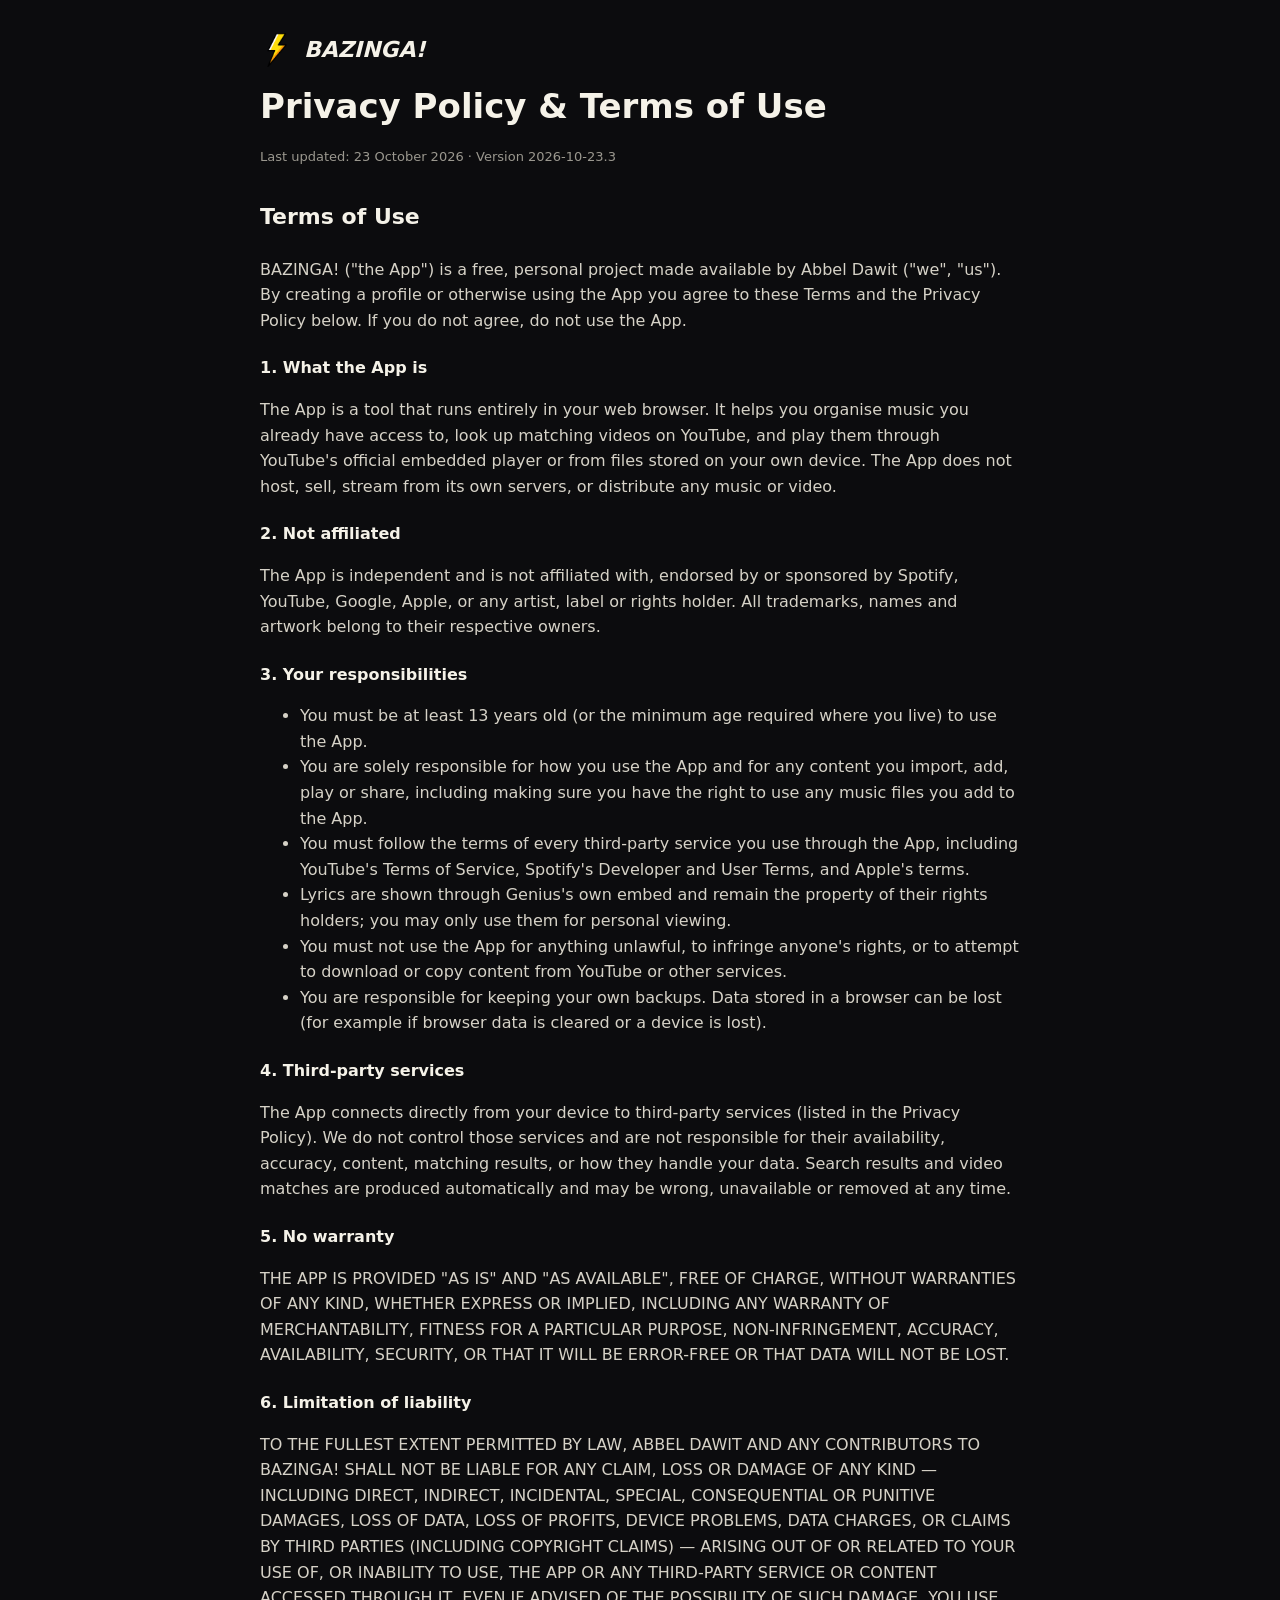
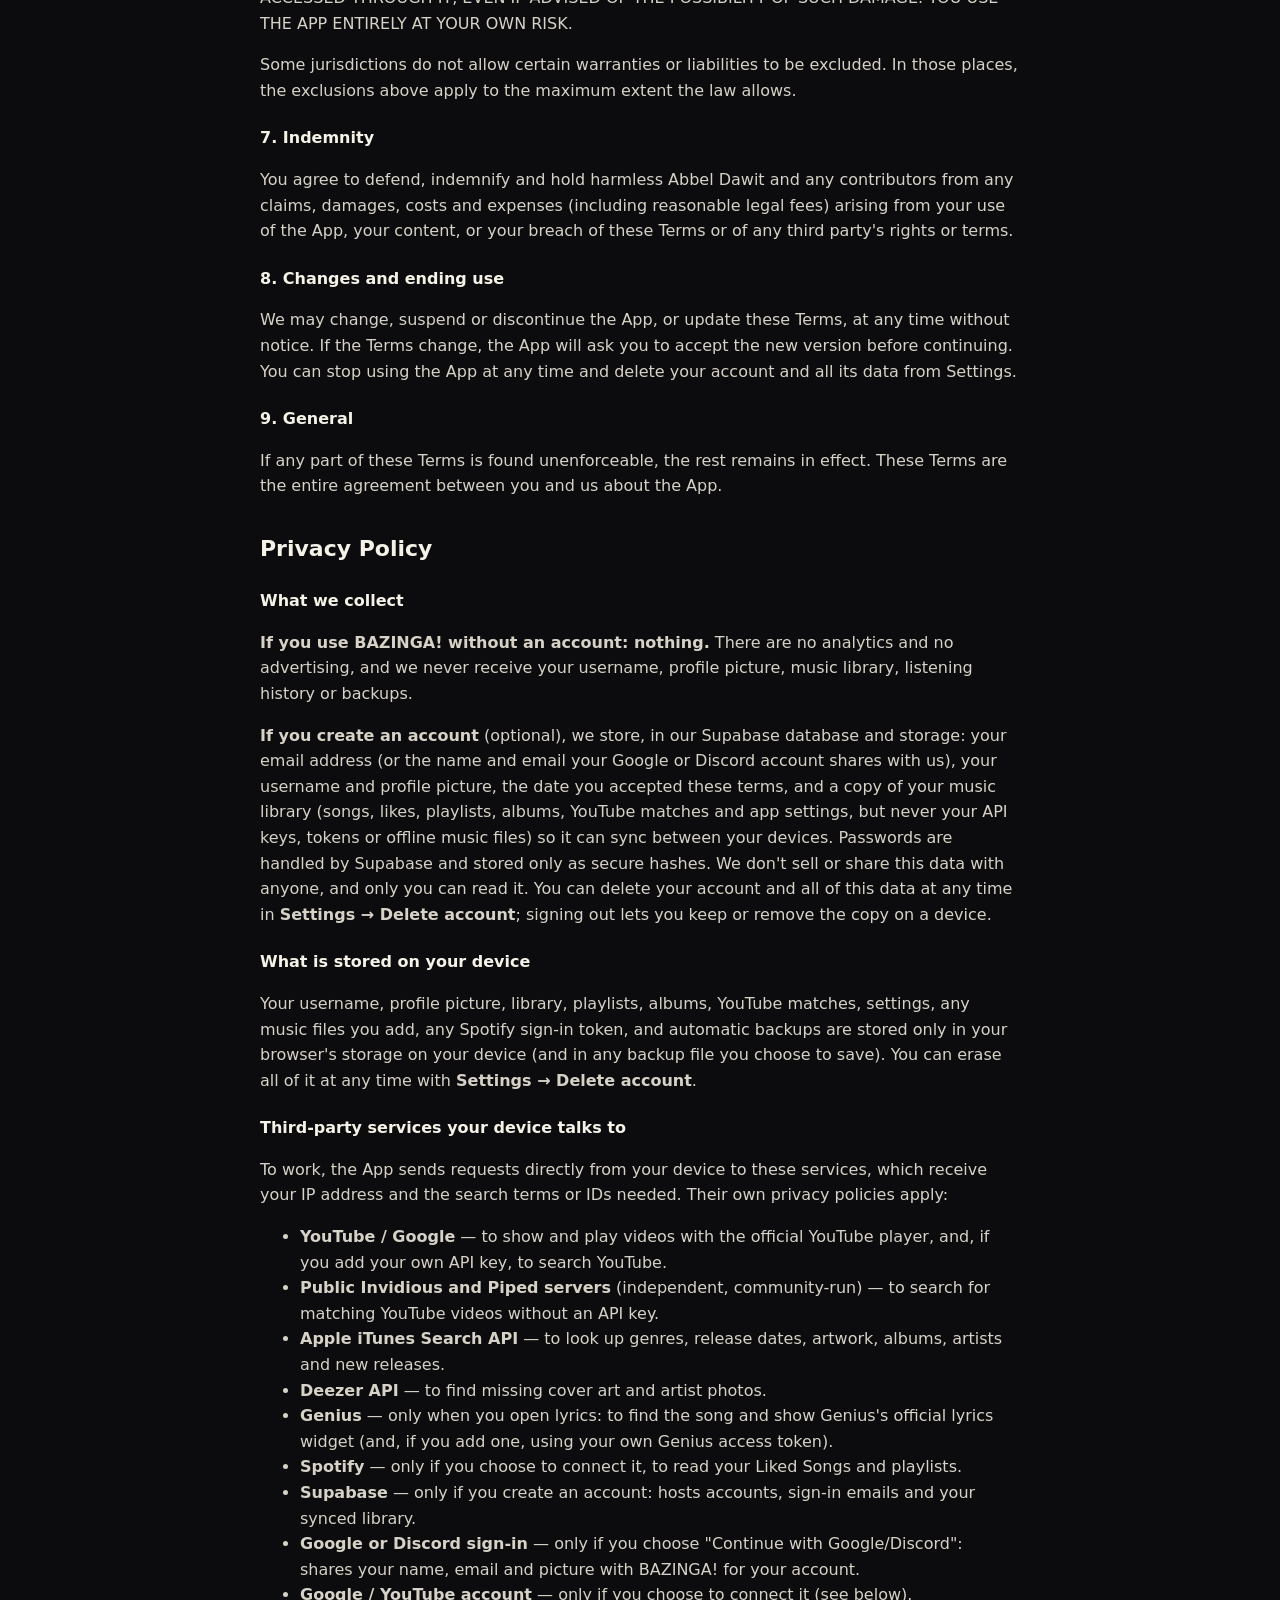
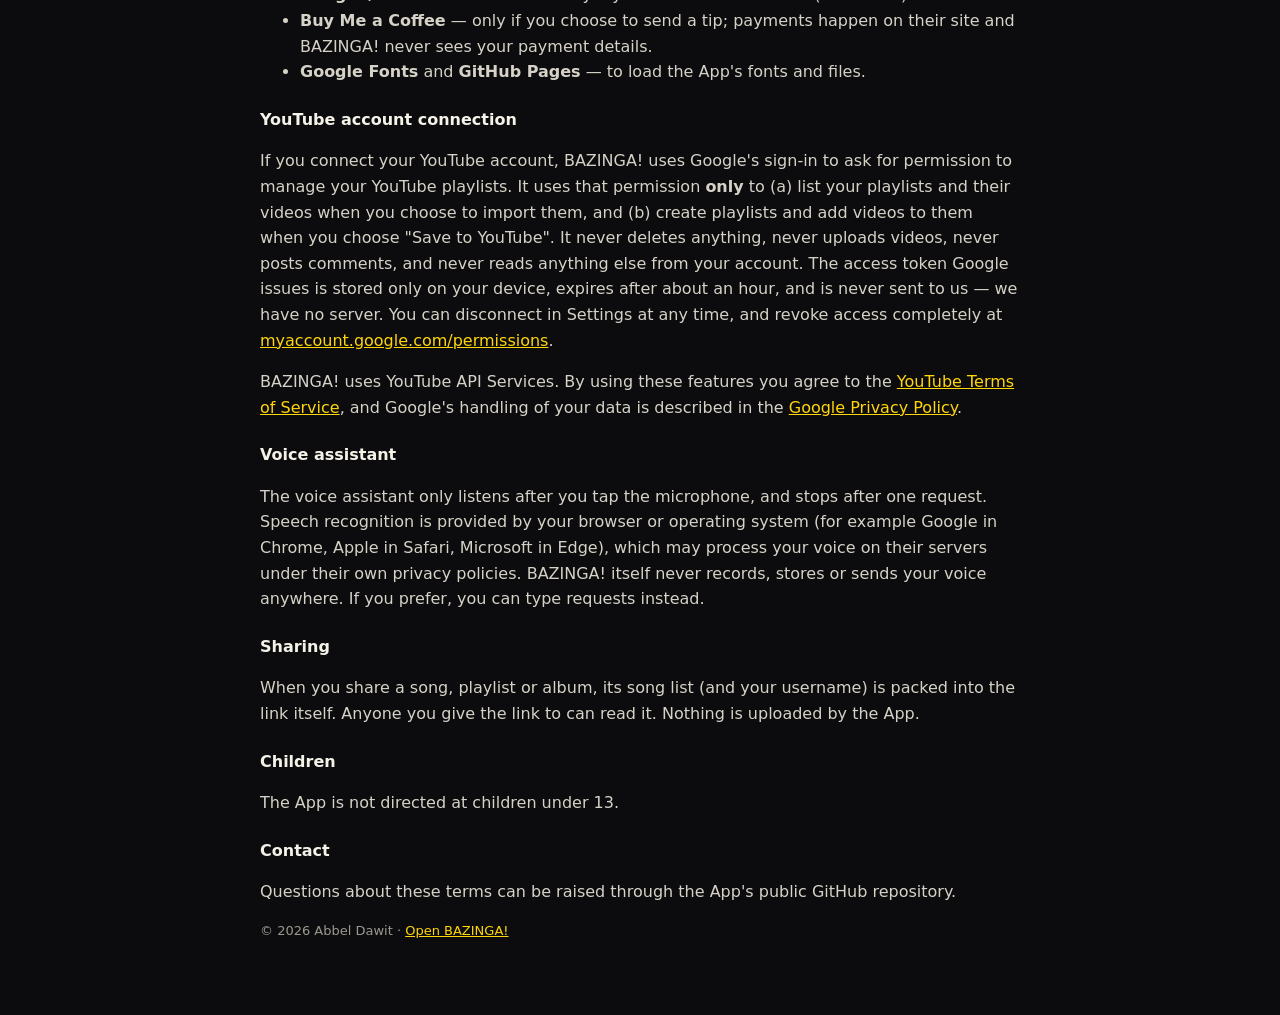
==== privacy.html @ 6722a128 "Version 1.4.1 10/29/2026" ====
<!doctype html><html lang="en"><head><meta charset="utf-8"><meta name="viewport" content="width=device-width,initial-scale=1">
<title>BAZINGA! - Privacy Policy & Terms</title><link rel="icon" href="favicon.ico"><style>
body{margin:0;background:#0c0c0e;color:#f5f2e8;font:16px/1.6 system-ui,-apple-system,Segoe UI,Roboto,sans-serif}main{max-width:760px;margin:0 auto;padding:32px 20px 60px}
a{color:#ffd60a}h1{font-size:34px;margin:12px 0}h3{margin-top:32px;font-size:22px}h4{margin:22px 0 4px}p,li{color:#d6d2c7}.tiny{font-size:13px}.muted{color:#9b988f}
.top{display:flex;align-items:center;gap:10px;text-decoration:none;color:#f5f2e8;font-weight:800;font-style:italic;font-size:22px}.top img{width:34px}</style></head>
<body><main><a class="top" href="./"><img src="icons/icon-192.png" alt="">BAZINGA!</a><h1>Privacy Policy &amp; Terms of Use</h1>
<p class="tiny muted">Last updated: 23 October 2026 · Version 2026-10-23.3</p>

<h3>Terms of Use</h3>
<p>BAZINGA! ("the App") is a free, personal project made available by Abbel Dawit ("we", "us"). By creating a profile or otherwise using the App you agree to these Terms and the Privacy Policy below. If you do not agree, do not use the App.</p>

<h4>1. What the App is</h4>
<p>The App is a tool that runs entirely in your web browser. It helps you organise music you already have access to, look up matching videos on YouTube, and play them through YouTube's official embedded player or from files stored on your own device. The App does not host, sell, stream from its own servers, or distribute any music or video.</p>

<h4>2. Not affiliated</h4>
<p>The App is independent and is not affiliated with, endorsed by or sponsored by Spotify, YouTube, Google, Apple, or any artist, label or rights holder. All trademarks, names and artwork belong to their respective owners.</p>

<h4>3. Your responsibilities</h4>
<ul>
<li>You must be at least 13 years old (or the minimum age required where you live) to use the App.</li>
<li>You are solely responsible for how you use the App and for any content you import, add, play or share, including making sure you have the right to use any music files you add to the App.</li>
<li>You must follow the terms of every third-party service you use through the App, including YouTube's Terms of Service, Spotify's Developer and User Terms, and Apple's terms.</li>
<li>Lyrics are shown through Genius's own embed and remain the property of their rights holders; you may only use them for personal viewing.</li>
<li>You must not use the App for anything unlawful, to infringe anyone's rights, or to attempt to download or copy content from YouTube or other services.</li>
<li>You are responsible for keeping your own backups. Data stored in a browser can be lost (for example if browser data is cleared or a device is lost).</li>
</ul>

<h4>4. Third-party services</h4>
<p>The App connects directly from your device to third-party services (listed in the Privacy Policy). We do not control those services and are not responsible for their availability, accuracy, content, matching results, or how they handle your data. Search results and video matches are produced automatically and may be wrong, unavailable or removed at any time.</p>

<h4>5. No warranty</h4>
<p>THE APP IS PROVIDED "AS IS" AND "AS AVAILABLE", FREE OF CHARGE, WITHOUT WARRANTIES OF ANY KIND, WHETHER EXPRESS OR IMPLIED, INCLUDING ANY WARRANTY OF MERCHANTABILITY, FITNESS FOR A PARTICULAR PURPOSE, NON-INFRINGEMENT, ACCURACY, AVAILABILITY, SECURITY, OR THAT IT WILL BE ERROR-FREE OR THAT DATA WILL NOT BE LOST.</p>

<h4>6. Limitation of liability</h4>
<p>TO THE FULLEST EXTENT PERMITTED BY LAW, ABBEL DAWIT AND ANY CONTRIBUTORS TO BAZINGA! SHALL NOT BE LIABLE FOR ANY CLAIM, LOSS OR DAMAGE OF ANY KIND — INCLUDING DIRECT, INDIRECT, INCIDENTAL, SPECIAL, CONSEQUENTIAL OR PUNITIVE DAMAGES, LOSS OF DATA, LOSS OF PROFITS, DEVICE PROBLEMS, DATA CHARGES, OR CLAIMS BY THIRD PARTIES (INCLUDING COPYRIGHT CLAIMS) — ARISING OUT OF OR RELATED TO YOUR USE OF, OR INABILITY TO USE, THE APP OR ANY THIRD-PARTY SERVICE OR CONTENT ACCESSED THROUGH IT, EVEN IF ADVISED OF THE POSSIBILITY OF SUCH DAMAGE. YOU USE THE APP ENTIRELY AT YOUR OWN RISK.</p>
<p>Some jurisdictions do not allow certain warranties or liabilities to be excluded. In those places, the exclusions above apply to the maximum extent the law allows.</p>

<h4>7. Indemnity</h4>
<p>You agree to defend, indemnify and hold harmless Abbel Dawit and any contributors from any claims, damages, costs and expenses (including reasonable legal fees) arising from your use of the App, your content, or your breach of these Terms or of any third party's rights or terms.</p>

<h4>8. Changes and ending use</h4>
<p>We may change, suspend or discontinue the App, or update these Terms, at any time without notice. If the Terms change, the App will ask you to accept the new version before continuing. You can stop using the App at any time and delete your account and all its data from Settings.</p>

<h4>9. General</h4>
<p>If any part of these Terms is found unenforceable, the rest remains in effect. These Terms are the entire agreement between you and us about the App.</p>

<h3>Privacy Policy</h3>
<h4>What we collect</h4>
<p><b>If you use BAZINGA! without an account: nothing.</b> There are no analytics and no advertising, and we never receive your username, profile picture, music library, listening history or backups.</p>
<p><b>If you create an account</b> (optional), we store, in our Supabase database and storage: your email address (or the name and email your Google or Discord account shares with us), your username and profile picture, the date you accepted these terms, and a copy of your music library (songs, likes, playlists, albums, YouTube matches and app settings, but never your API keys, tokens or offline music files) so it can sync between your devices. Passwords are handled by Supabase and stored only as secure hashes. We don't sell or share this data with anyone, and only you can read it. You can delete your account and all of this data at any time in <b>Settings → Delete account</b>; signing out lets you keep or remove the copy on a device.</p>

<h4>What is stored on your device</h4>
<p>Your username, profile picture, library, playlists, albums, YouTube matches, settings, any music files you add, any Spotify sign-in token, and automatic backups are stored only in your browser's storage on your device (and in any backup file you choose to save). You can erase all of it at any time with <b>Settings → Delete account</b>.</p>

<h4>Third-party services your device talks to</h4>
<p>To work, the App sends requests directly from your device to these services, which receive your IP address and the search terms or IDs needed. Their own privacy policies apply:</p>
<ul>
<li><b>YouTube / Google</b> — to show and play videos with the official YouTube player, and, if you add your own API key, to search YouTube.</li>
<li><b>Public Invidious and Piped servers</b> (independent, community-run) — to search for matching YouTube videos without an API key.</li>
<li><b>Apple iTunes Search API</b> — to look up genres, release dates, artwork, albums, artists and new releases.</li>
<li><b>Deezer API</b> — to find missing cover art and artist photos.</li>
<li><b>Genius</b> — only when you open lyrics: to find the song and show Genius's official lyrics widget (and, if you add one, using your own Genius access token).</li>
<li><b>Spotify</b> — only if you choose to connect it, to read your Liked Songs and playlists.</li>
<li><b>Supabase</b> — only if you create an account: hosts accounts, sign-in emails and your synced library.</li>
<li><b>Google or Discord sign-in</b> — only if you choose "Continue with Google/Discord": shares your name, email and picture with BAZINGA! for your account.</li>
<li><b>Google / YouTube account</b> — only if you choose to connect it (see below).</li>
<li><b>Buy Me a Coffee</b> — only if you choose to send a tip; payments happen on their site and BAZINGA! never sees your payment details.</li>
<li><b>Google Fonts</b> and <b>GitHub Pages</b> — to load the App's fonts and files.</li>
</ul>

<h4>YouTube account connection</h4>
<p>If you connect your YouTube account, BAZINGA! uses Google's sign-in to ask for permission to manage your YouTube playlists. It uses that permission <b>only</b> to (a) list your playlists and their videos when you choose to import them, and (b) create playlists and add videos to them when you choose "Save to YouTube". It never deletes anything, never uploads videos, never posts comments, and never reads anything else from your account. The access token Google issues is stored only on your device, expires after about an hour, and is never sent to us — we have no server. You can disconnect in Settings at any time, and revoke access completely at <a href="https://myaccount.google.com/permissions" target="_blank" rel="noopener">myaccount.google.com/permissions</a>.</p>
<p>BAZINGA! uses YouTube API Services. By using these features you agree to the <a href="https://www.youtube.com/t/terms" target="_blank" rel="noopener">YouTube Terms of Service</a>, and Google's handling of your data is described in the <a href="https://policies.google.com/privacy" target="_blank" rel="noopener">Google Privacy Policy</a>.</p>

<h4>Voice assistant</h4>
<p>The voice assistant only listens after you tap the microphone, and stops after one request. Speech recognition is provided by your browser or operating system (for example Google in Chrome, Apple in Safari, Microsoft in Edge), which may process your voice on their servers under their own privacy policies. BAZINGA! itself never records, stores or sends your voice anywhere. If you prefer, you can type requests instead.</p>

<h4>Sharing</h4>
<p>When you share a song, playlist or album, its song list (and your username) is packed into the link itself. Anyone you give the link to can read it. Nothing is uploaded by the App.</p>

<h4>Children</h4>
<p>The App is not directed at children under 13.</p>

<h4>Contact</h4>
<p>Questions about these terms can be raised through the App's public GitHub repository.</p>

<p class="tiny muted">© 2026 Abbel Dawit · <a href="./">Open BAZINGA!</a></p></main></body></html>
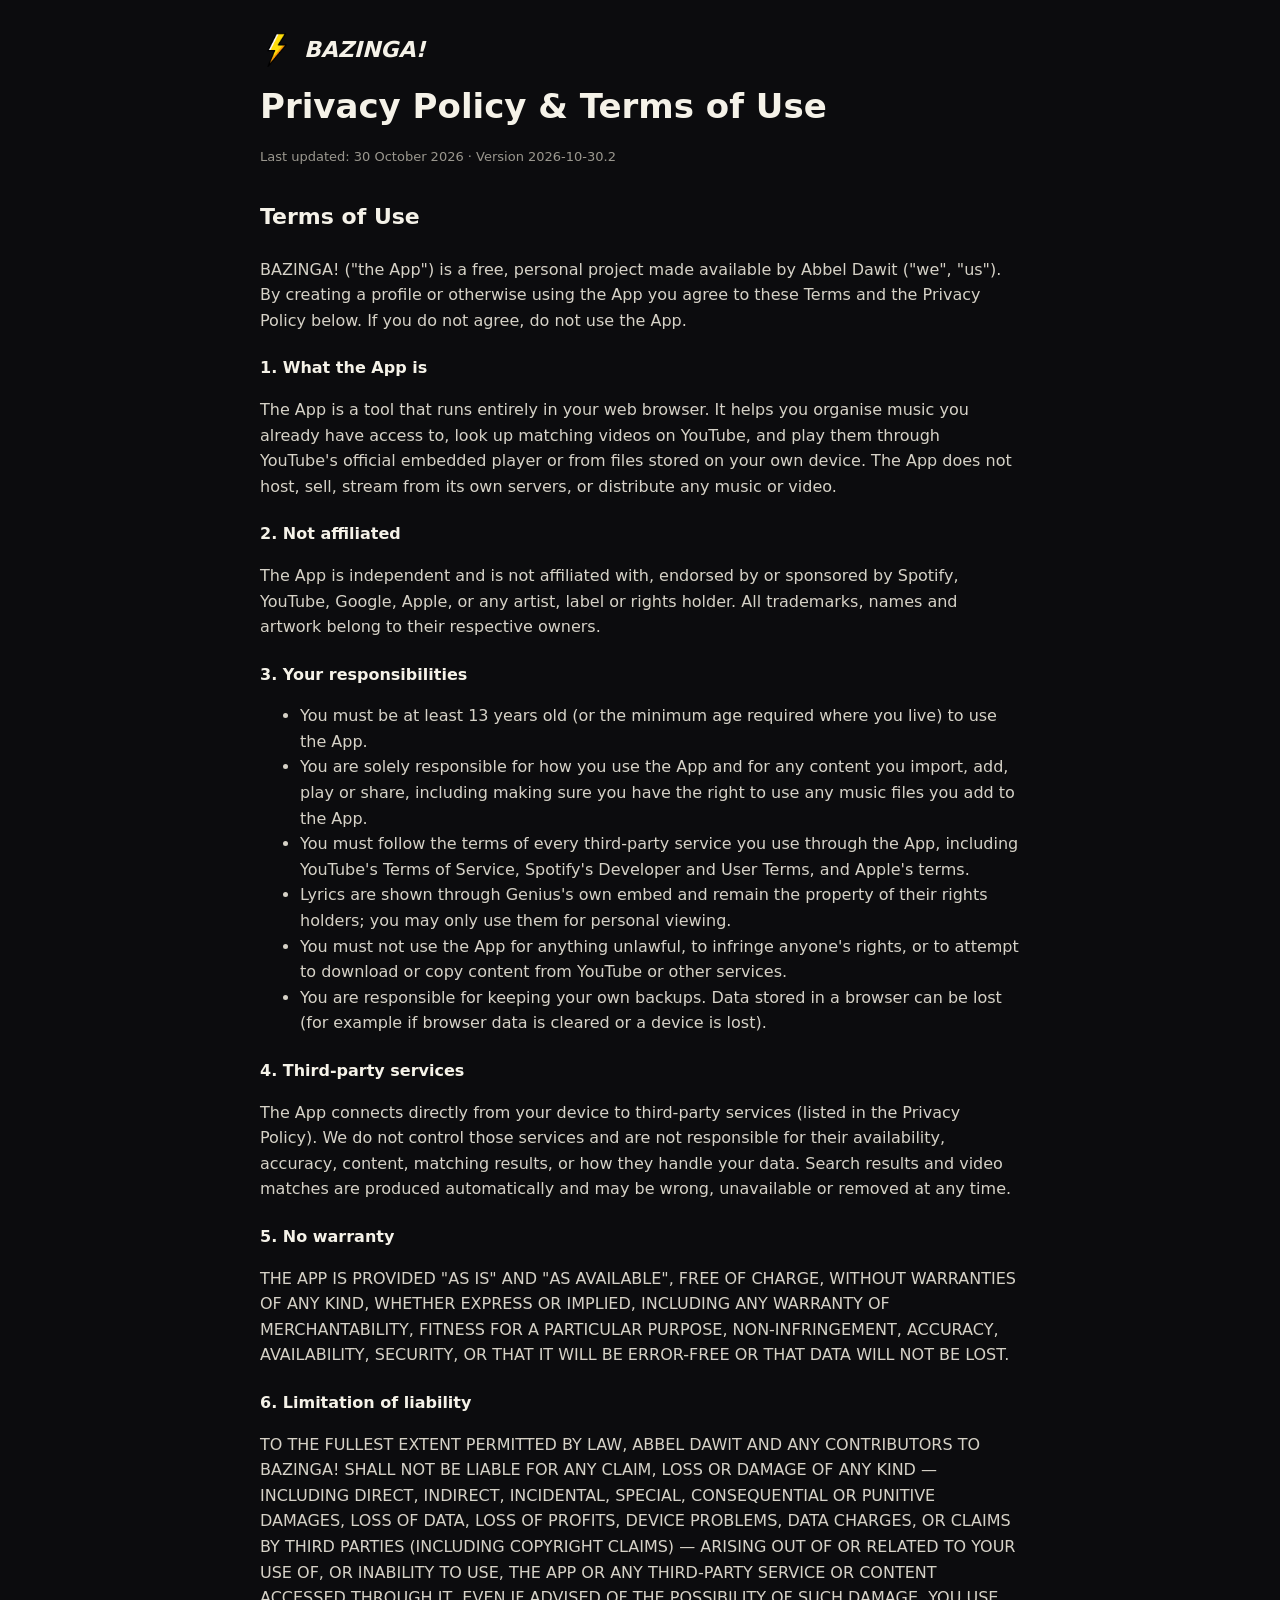
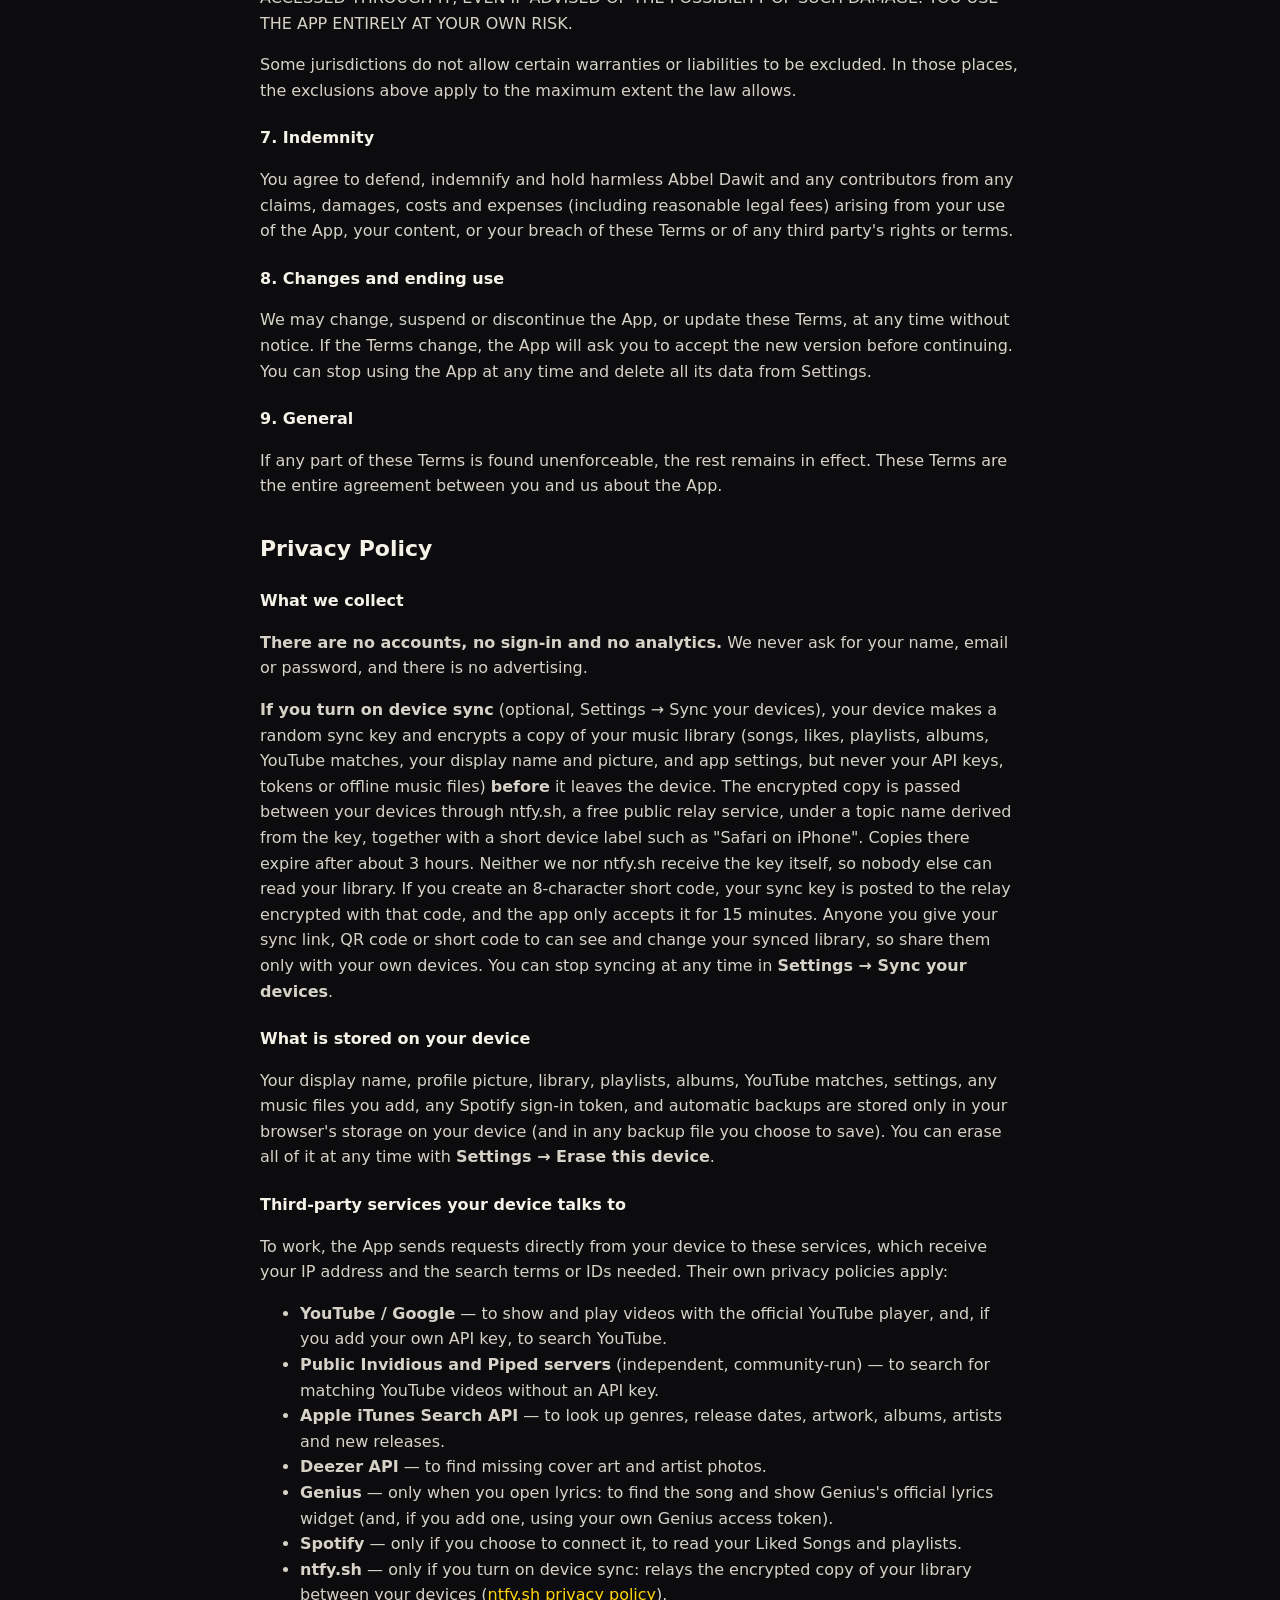
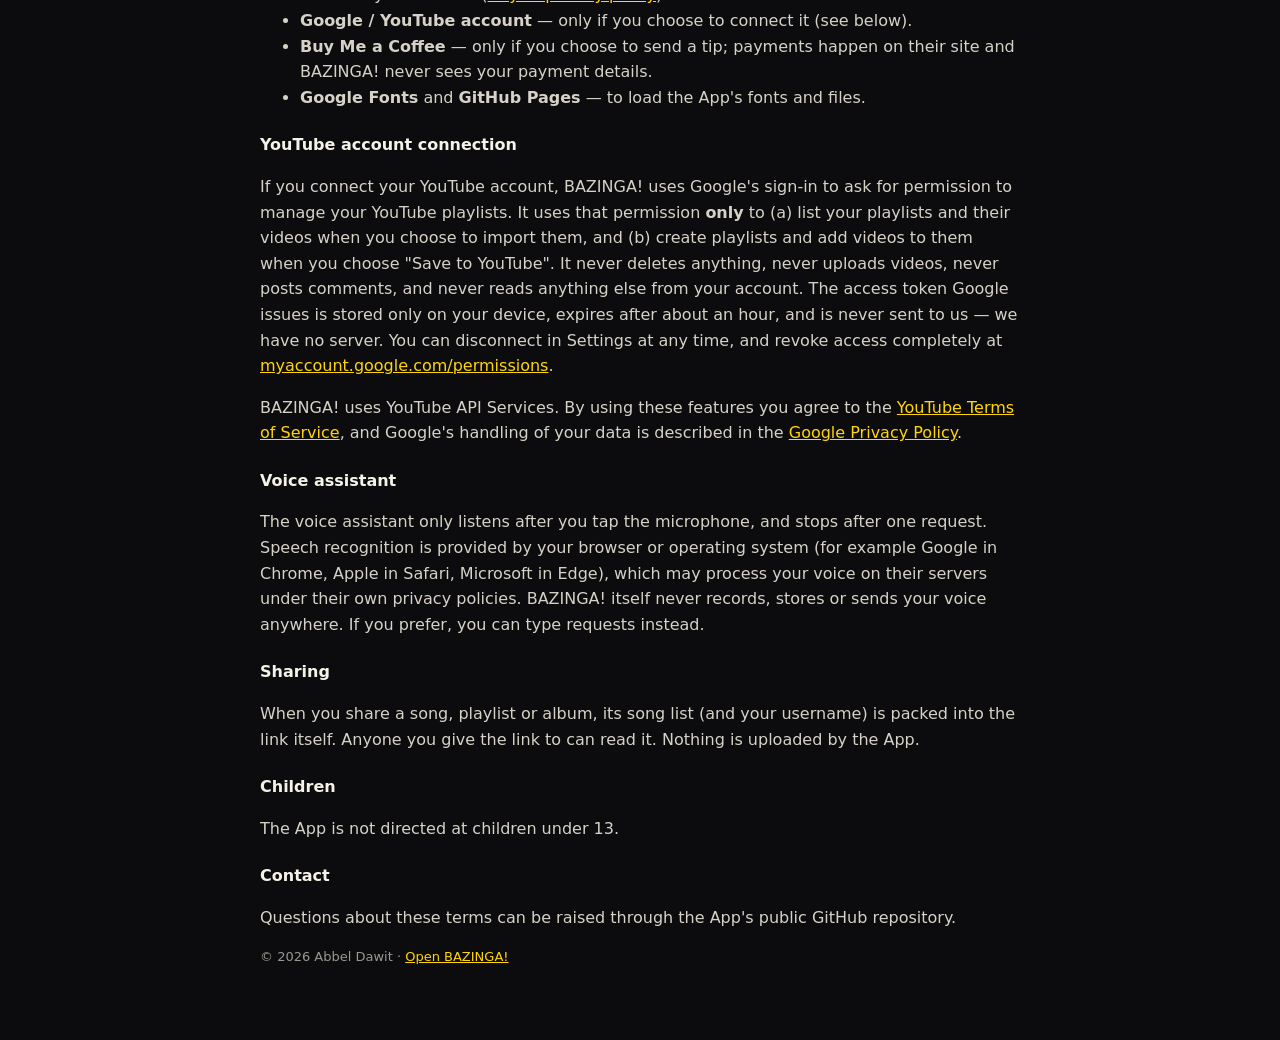
==== commit d9b6262e: "Version 1.5 10/30/2026" ====
--- a/privacy.html
+++ b/privacy.html
@@ -4,7 +4,7 @@
 a{color:#ffd60a}h1{font-size:34px;margin:12px 0}h3{margin-top:32px;font-size:22px}h4{margin:22px 0 4px}p,li{color:#d6d2c7}.tiny{font-size:13px}.muted{color:#9b988f}
 .top{display:flex;align-items:center;gap:10px;text-decoration:none;color:#f5f2e8;font-weight:800;font-style:italic;font-size:22px}.top img{width:34px}</style></head>
 <body><main><a class="top" href="./"><img src="icons/icon-192.png" alt="">BAZINGA!</a><h1>Privacy Policy &amp; Terms of Use</h1>
-<p class="tiny muted">Last updated: 23 October 2026 · Version 2026-10-23.3</p>
+<p class="tiny muted">Last updated: 30 October 2026 · Version 2026-10-30.2</p>
 
 <h3>Terms of Use</h3>
 <p>BAZINGA! ("the App") is a free, personal project made available by Abbel Dawit ("we", "us"). By creating a profile or otherwise using the App you agree to these Terms and the Privacy Policy below. If you do not agree, do not use the App.</p>
@@ -39,18 +39,18 @@
 <p>You agree to defend, indemnify and hold harmless Abbel Dawit and any contributors from any claims, damages, costs and expenses (including reasonable legal fees) arising from your use of the App, your content, or your breach of these Terms or of any third party's rights or terms.</p>
 
 <h4>8. Changes and ending use</h4>
-<p>We may change, suspend or discontinue the App, or update these Terms, at any time without notice. If the Terms change, the App will ask you to accept the new version before continuing. You can stop using the App at any time and delete your account and all its data from Settings.</p>
+<p>We may change, suspend or discontinue the App, or update these Terms, at any time without notice. If the Terms change, the App will ask you to accept the new version before continuing. You can stop using the App at any time and delete all its data from Settings.</p>
 
 <h4>9. General</h4>
 <p>If any part of these Terms is found unenforceable, the rest remains in effect. These Terms are the entire agreement between you and us about the App.</p>
 
 <h3>Privacy Policy</h3>
 <h4>What we collect</h4>
-<p><b>If you use BAZINGA! without an account: nothing.</b> There are no analytics and no advertising, and we never receive your username, profile picture, music library, listening history or backups.</p>
-<p><b>If you create an account</b> (optional), we store, in our Supabase database and storage: your email address (or the name and email your Google or Discord account shares with us), your username and profile picture, the date you accepted these terms, and a copy of your music library (songs, likes, playlists, albums, YouTube matches and app settings, but never your API keys, tokens or offline music files) so it can sync between your devices. Passwords are handled by Supabase and stored only as secure hashes. We don't sell or share this data with anyone, and only you can read it. You can delete your account and all of this data at any time in <b>Settings → Delete account</b>; signing out lets you keep or remove the copy on a device.</p>
+<p><b>There are no accounts, no sign-in and no analytics.</b> We never ask for your name, email or password, and there is no advertising.</p>
+<p><b>If you turn on device sync</b> (optional, Settings → Sync your devices), your device makes a random sync key and encrypts a copy of your music library (songs, likes, playlists, albums, YouTube matches, your display name and picture, and app settings, but never your API keys, tokens or offline music files) <b>before</b> it leaves the device. The encrypted copy is passed between your devices through ntfy.sh, a free public relay service, under a topic name derived from the key, together with a short device label such as "Safari on iPhone". Copies there expire after about 3 hours. Neither we nor ntfy.sh receive the key itself, so nobody else can read your library. If you create an 8-character short code, your sync key is posted to the relay encrypted with that code, and the app only accepts it for 15 minutes. Anyone you give your sync link, QR code or short code to can see and change your synced library, so share them only with your own devices. You can stop syncing at any time in <b>Settings → Sync your devices</b>.</p>
 
 <h4>What is stored on your device</h4>
-<p>Your username, profile picture, library, playlists, albums, YouTube matches, settings, any music files you add, any Spotify sign-in token, and automatic backups are stored only in your browser's storage on your device (and in any backup file you choose to save). You can erase all of it at any time with <b>Settings → Delete account</b>.</p>
+<p>Your display name, profile picture, library, playlists, albums, YouTube matches, settings, any music files you add, any Spotify sign-in token, and automatic backups are stored only in your browser's storage on your device (and in any backup file you choose to save). You can erase all of it at any time with <b>Settings → Erase this device</b>.</p>
 
 <h4>Third-party services your device talks to</h4>
 <p>To work, the App sends requests directly from your device to these services, which receive your IP address and the search terms or IDs needed. Their own privacy policies apply:</p>
@@ -61,8 +61,7 @@
 <li><b>Deezer API</b> — to find missing cover art and artist photos.</li>
 <li><b>Genius</b> — only when you open lyrics: to find the song and show Genius's official lyrics widget (and, if you add one, using your own Genius access token).</li>
 <li><b>Spotify</b> — only if you choose to connect it, to read your Liked Songs and playlists.</li>
-<li><b>Supabase</b> — only if you create an account: hosts accounts, sign-in emails and your synced library.</li>
-<li><b>Google or Discord sign-in</b> — only if you choose "Continue with Google/Discord": shares your name, email and picture with BAZINGA! for your account.</li>
+<li><b>ntfy.sh</b> — only if you turn on device sync: relays the encrypted copy of your library between your devices (<a href="https://docs.ntfy.sh/privacy/" target="_blank" rel="noopener">ntfy.sh privacy policy</a>).</li>
 <li><b>Google / YouTube account</b> — only if you choose to connect it (see below).</li>
 <li><b>Buy Me a Coffee</b> — only if you choose to send a tip; payments happen on their site and BAZINGA! never sees your payment details.</li>
 <li><b>Google Fonts</b> and <b>GitHub Pages</b> — to load the App's fonts and files.</li>
